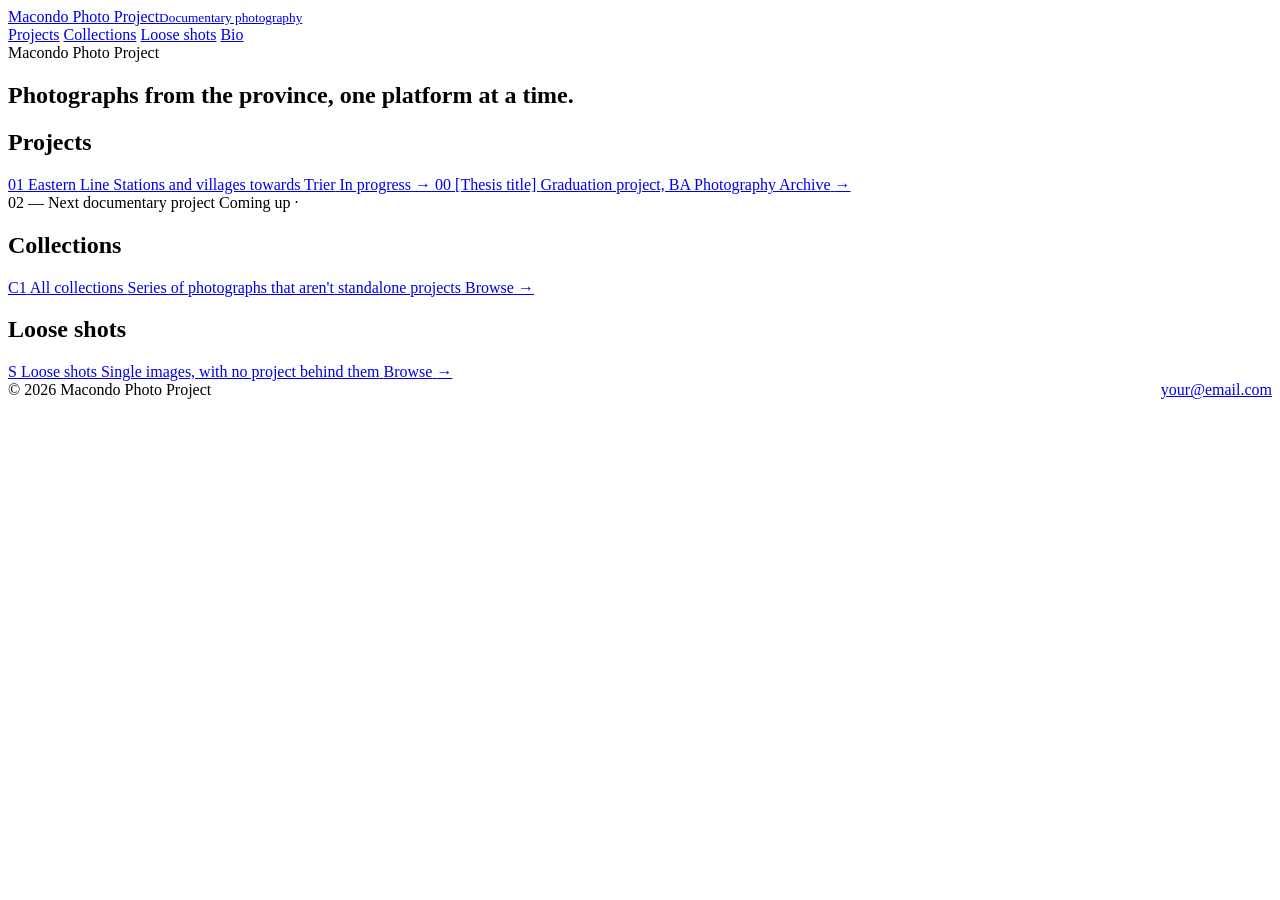
==== index.html @ aae7a57e "Add files via upload" ====
<!doctype html>
<html lang="en">
<head>
<meta charset="UTF-8">
<meta name="viewport" content="width=device-width, initial-scale=1">
<title>Macondo Photo Project — Photography</title>
<meta name="description" content="Macondo Photo Project — a photography portfolio by [Your Name]: documentary projects, collections and loose shots.">
<link rel="stylesheet" href="css/style.css">
</head>
<body>

<header class="site-header">
  <div class="wrap">
    <a class="site-title" href="index.html">Macondo Photo Project<small>Documentary photography</small></a>
    <nav class="site-nav">
      <a href="index.html" aria-current="page">Projects</a>
      <a href="collezioni/index.html">Collections</a>
      <a href="sciolti.html">Loose shots</a>
      <a href="biografia.html">Bio</a>
    </nav>
  </div>
</header>

<main class="wrap">

  <section class="board-intro">
    <div class="eyebrow">Macondo Photo Project</div>
    <h1>Photographs from the province, one platform at a time.</h1>
  </section>

  <h2 class="board-section-title">Projects</h2>
  <div class="board" role="list">

    <a class="board-row" role="listitem" href="progetti/linea-est.html">
      <span class="board-code">01</span>
      <span class="board-name">Eastern Line
        <span class="sub">Stations and villages towards Trier</span>
      </span>
      <span class="board-status attivo">In progress</span>
      <span class="board-arrow">→</span>
    </a>

    <a class="board-row" role="listitem" href="progetti/tesi.html">
      <span class="board-code">00</span>
      <span class="board-name">[Thesis title]
        <span class="sub">Graduation project, BA Photography</span>
      </span>
      <span class="board-status futuro">Archive</span>
      <span class="board-arrow">→</span>
    </a>

    <div class="board-row is-disabled" role="listitem">
      <span class="board-code">02</span>
      <span class="board-name">—
        <span class="sub">Next documentary project</span>
      </span>
      <span class="board-status futuro">Coming up</span>
      <span class="board-arrow">·</span>
    </div>

  </div>

  <h2 class="board-section-title">Collections</h2>
  <div class="board" role="list">

    <a class="board-row" role="listitem" href="collezioni/index.html">
      <span class="board-code">C1</span>
      <span class="board-name">All collections
        <span class="sub">Series of photographs that aren't standalone projects</span>
      </span>
      <span class="board-status attivo">Browse</span>
      <span class="board-arrow">→</span>
    </a>

  </div>

  <h2 class="board-section-title">Loose shots</h2>
  <div class="board" role="list">

    <a class="board-row" role="listitem" href="sciolti.html">
      <span class="board-code">S</span>
      <span class="board-name">Loose shots
        <span class="sub">Single images, with no project behind them</span>
      </span>
      <span class="board-status attivo">Browse</span>
      <span class="board-arrow">→</span>
    </a>

  </div>

</main>

<footer class="site-footer">
  <div class="wrap" style="display:flex; justify-content:space-between; flex-wrap:wrap; gap:10px; width:100%;">
    <span>© <span id="year"></span> Macondo Photo Project</span>
    <span><a href="mailto:your@email.com">your@email.com</a></span>
  </div>
</footer>

<script>document.getElementById('year').textContent = new Date().getFullYear();</script>
</body>
</html>
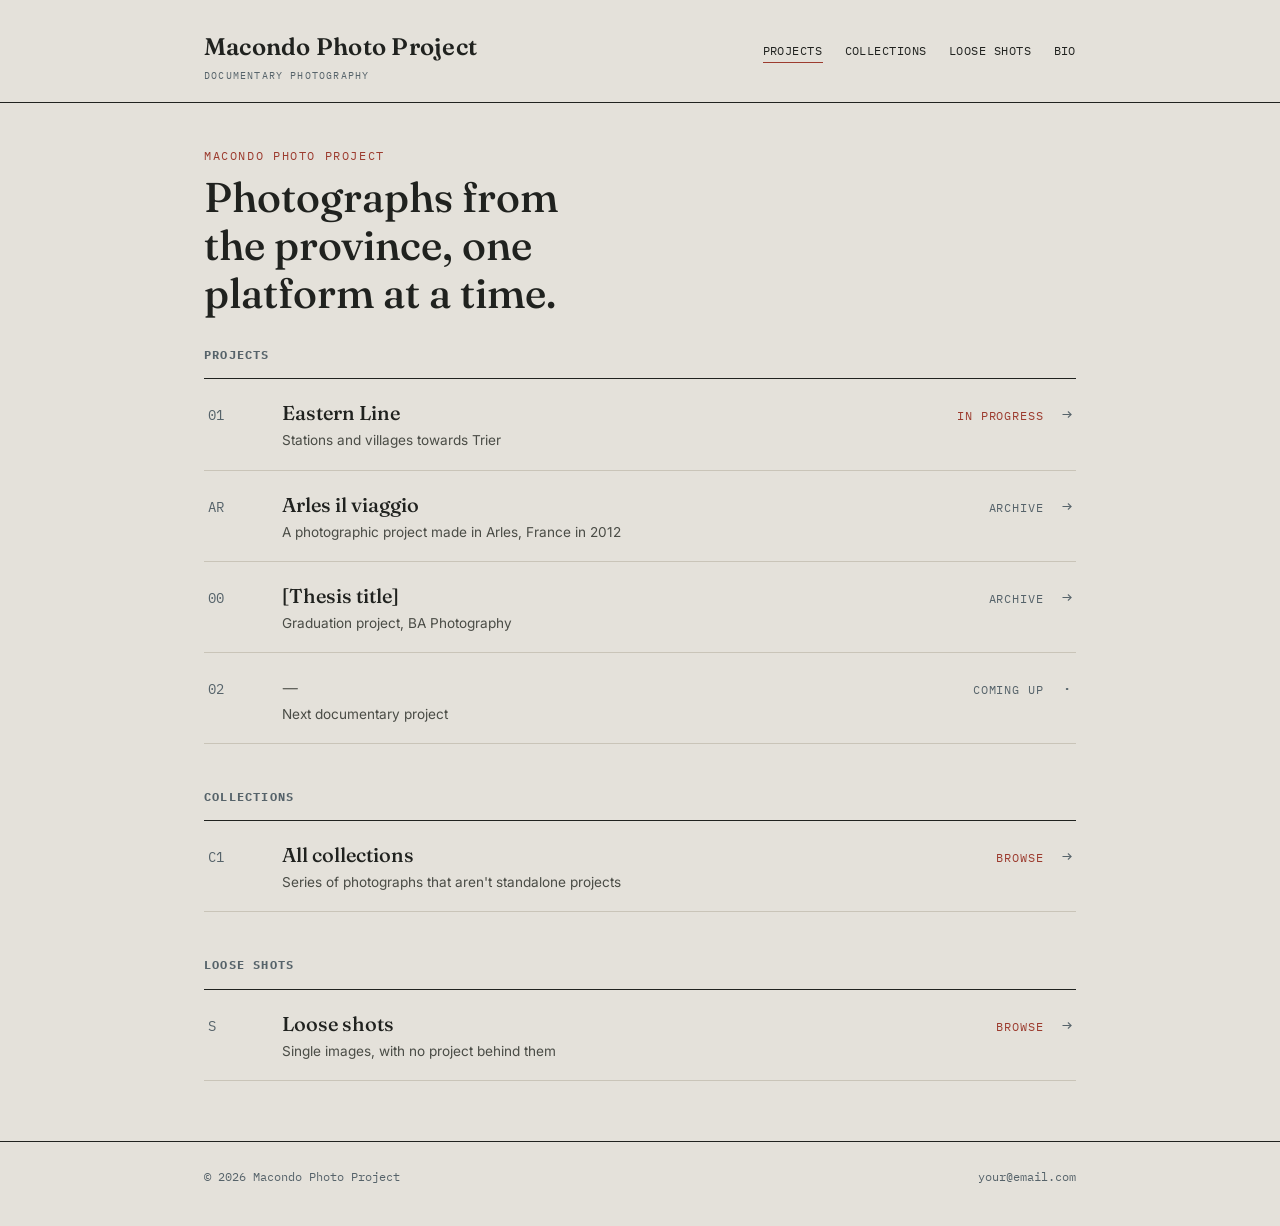
==== commit cdaf60a0: "Aggiornamento sito con struttura completa Aggiornamento sito con struttura completa (content, css, p" ====
--- a/index.html
+++ b/index.html
@@ -39,6 +39,17 @@
       <span class="board-status attivo">In progress</span>
       <span class="board-arrow">→</span>
     </a>
+
+<!-- AUTO-PROJECTS:START -->
+    <a class="board-row" role="listitem" href="progetti/arles.html">
+      <span class="board-code">AR</span>
+      <span class="board-name">Arles il viaggio
+        <span class="sub">A photographic project made in Arles, France in 2012</span>
+      </span>
+      <span class="board-status futuro">Archive</span>
+      <span class="board-arrow">→</span>
+    </a>
+    <!-- AUTO-PROJECTS:END -->
 
     <a class="board-row" role="listitem" href="progetti/tesi.html">
       <span class="board-code">00</span>
--- a/css/style.css
+++ b/css/style.css
@@ -0,0 +1,418 @@
+/* ==========================================================================
+   Sito fotografico — tokens
+   ========================================================================== */
+@import url('https://fonts.googleapis.com/css2?family=Fraunces:ital,opsz,wght@0,9..144,400;0,9..144,500;0,9..144,600;1,9..144,400&family=Inter:wght@400;500;600&family=IBM+Plex+Mono:wght@400;500&display=swap');
+
+:root{
+  --fog: #E4E1DA;
+  --fog-dim: #D9D5CB;
+  --panel: #C9C4B8;
+  --ink: #20221F;
+  --ink-soft: #4A4C46;
+  --slate: #56636A;
+  --signal: #9C3B2E;
+  --signal-dim: #9C3B2E99;
+
+  --display: 'Fraunces', serif;
+  --body: 'Inter', system-ui, sans-serif;
+  --mono: 'IBM Plex Mono', monospace;
+
+  --rule: 1px solid var(--ink);
+  --rule-soft: 1px solid var(--panel);
+  --max: 920px;
+}
+
+*{ box-sizing: border-box; }
+
+html{ scroll-behavior: smooth; }
+
+body{
+  margin: 0;
+  background: var(--fog);
+  color: var(--ink);
+  font-family: var(--body);
+  font-size: 17px;
+  line-height: 1.55;
+  -webkit-font-smoothing: antialiased;
+}
+
+a{ color: inherit; }
+a:focus-visible, button:focus-visible{
+  outline: 2px solid var(--signal);
+  outline-offset: 3px;
+}
+
+img{ max-width: 100%; display: block; }
+
+.wrap{
+  max-width: var(--max);
+  margin: 0 auto;
+  padding: 0 24px;
+}
+
+/* ---------- Header ---------- */
+.site-header{
+  border-bottom: var(--rule);
+  padding: 28px 0 18px;
+}
+.site-header .wrap{
+  display: flex;
+  justify-content: space-between;
+  align-items: baseline;
+  flex-wrap: wrap;
+  gap: 10px 28px;
+}
+.site-title{
+  font-family: var(--display);
+  font-weight: 600;
+  font-size: 1.5rem;
+  letter-spacing: 0.01em;
+  text-decoration: none;
+}
+.site-title small{
+  display: block;
+  font-family: var(--mono);
+  font-size: 0.62rem;
+  font-weight: 400;
+  letter-spacing: 0.12em;
+  text-transform: uppercase;
+  color: var(--slate);
+  margin-top: 3px;
+}
+nav.site-nav{
+  display: flex;
+  gap: 22px;
+  font-family: var(--mono);
+  font-size: 0.78rem;
+  letter-spacing: 0.04em;
+  text-transform: uppercase;
+}
+nav.site-nav a{ text-decoration: none; border-bottom: 1px solid transparent; padding-bottom: 2px; }
+nav.site-nav a:hover, nav.site-nav a[aria-current="page"]{ border-bottom-color: var(--signal); }
+
+/* ---------- Departure board (home) ---------- */
+.board-intro{
+  padding: 44px 0 8px;
+}
+.board-intro .eyebrow{
+  font-family: var(--mono);
+  font-size: 0.72rem;
+  letter-spacing: 0.14em;
+  text-transform: uppercase;
+  color: var(--signal);
+}
+.board-intro h1{
+  font-family: var(--display);
+  font-weight: 500;
+  font-size: clamp(1.8rem, 4vw, 2.6rem);
+  line-height: 1.15;
+  max-width: 14ch;
+  margin: 10px 0 0;
+}
+
+.board-section-title{
+  font-family: var(--mono);
+  font-size: 0.75rem;
+  letter-spacing: 0.1em;
+  text-transform: uppercase;
+  color: var(--slate);
+  margin: 44px 0 0;
+}
+.board-section-title:first-of-type{ margin-top: 20px; }
+
+.board{
+  margin: 14px 0 20px;
+  border-top: var(--rule);
+}
+.board:last-of-type{ margin-bottom: 60px; }
+.board-row{
+  display: grid;
+  grid-template-columns: 3.5rem 1fr auto auto;
+  align-items: baseline;
+  gap: 18px;
+  padding: 18px 4px;
+  border-bottom: var(--rule-soft);
+  text-decoration: none;
+  color: var(--ink);
+  transition: background-color .15s ease;
+}
+.board-row:hover{ background: var(--fog-dim); }
+.board-row.is-disabled{ color: var(--ink-soft); cursor: default; }
+.board-row.is-disabled:hover{ background: transparent; }
+
+.board-code{
+  font-family: var(--mono);
+  font-size: 0.85rem;
+  color: var(--slate);
+}
+.board-name{
+  font-family: var(--display);
+  font-weight: 500;
+  font-size: 1.25rem;
+}
+.board-name .sub{
+  display: block;
+  font-family: var(--body);
+  font-size: 0.85rem;
+  color: var(--ink-soft);
+  font-weight: 400;
+  margin-top: 2px;
+}
+.board-status{
+  font-family: var(--mono);
+  font-size: 0.72rem;
+  letter-spacing: 0.08em;
+  text-transform: uppercase;
+  white-space: nowrap;
+}
+.board-status.attivo{ color: var(--signal); }
+.board-status.futuro{ color: var(--slate); }
+.board-arrow{
+  font-family: var(--mono);
+  color: var(--slate);
+}
+
+@media (max-width: 560px){
+  .board-row{ grid-template-columns: 2.5rem 1fr auto; }
+  .board-arrow{ display: none; }
+}
+
+/* flicker-in on load, respects reduced motion */
+.board-row{ animation: flicker .5s ease both; }
+.board-row:nth-child(2){ animation-delay: .05s; }
+.board-row:nth-child(3){ animation-delay: .1s; }
+.board-row:nth-child(4){ animation-delay: .15s; }
+.board-row:nth-child(5){ animation-delay: .2s; }
+@keyframes flicker{
+  0%{ opacity: 0; }
+  40%{ opacity: .4; }
+  60%{ opacity: .15; }
+  100%{ opacity: 1; }
+}
+@media (prefers-reduced-motion: reduce){
+  .board-row{ animation: none; }
+  html{ scroll-behavior: auto; }
+}
+
+/* ---------- Generic page header (bio / project) ---------- */
+.page-header{
+  padding: 44px 0 28px;
+  border-bottom: var(--rule);
+}
+.page-header .eyebrow{
+  font-family: var(--mono);
+  font-size: 0.72rem;
+  letter-spacing: 0.14em;
+  text-transform: uppercase;
+  color: var(--signal);
+}
+.page-header h1{
+  font-family: var(--display);
+  font-weight: 500;
+  font-size: clamp(1.9rem, 4.5vw, 2.8rem);
+  margin: 8px 0 0;
+  line-height: 1.1;
+}
+.page-header .dek{
+  font-size: 1.02rem;
+  color: var(--ink-soft);
+  max-width: 60ch;
+  margin: 14px 0 0;
+}
+
+/* ---------- Bio page ---------- */
+.bio-layout{
+  display: grid;
+  grid-template-columns: 220px 1fr;
+  gap: 40px;
+  padding: 40px 0 60px;
+}
+.bio-portrait{
+  aspect-ratio: 3/4;
+  background: var(--panel);
+  border: var(--rule);
+  display: flex;
+  align-items: center;
+  justify-content: center;
+  font-family: var(--mono);
+  font-size: 0.7rem;
+  color: var(--ink-soft);
+  text-align: center;
+  padding: 10px;
+}
+.bio-text p{ margin: 0 0 1.1em; max-width: 62ch; }
+.bio-facts{
+  margin-top: 28px;
+  border-top: var(--rule-soft);
+  padding-top: 18px;
+  font-family: var(--mono);
+  font-size: 0.82rem;
+}
+.bio-facts dl{ display: grid; grid-template-columns: 8rem 1fr; row-gap: 8px; margin: 0; }
+.bio-facts dt{ color: var(--slate); }
+.bio-facts dd{ margin: 0; }
+
+@media (max-width: 640px){
+  .bio-layout{ grid-template-columns: 1fr; }
+  .bio-portrait{ max-width: 220px; }
+}
+
+/* ---------- Project intro (concepts) ---------- */
+.concepts{
+  display: grid;
+  grid-template-columns: repeat(3, 1fr);
+  gap: 1px;
+  background: var(--ink);
+  margin: 36px 0 8px;
+  border: var(--rule);
+}
+.concept{
+  background: var(--fog);
+  padding: 22px 20px;
+}
+.concept .num{
+  font-family: var(--mono);
+  font-size: 0.72rem;
+  color: var(--signal);
+}
+.concept h3{
+  font-family: var(--display);
+  font-weight: 500;
+  font-size: 1.1rem;
+  margin: 8px 0 8px;
+}
+.concept p{ font-size: 0.92rem; color: var(--ink-soft); margin: 0; }
+
+@media (max-width: 700px){
+  .concepts{ grid-template-columns: 1fr; }
+}
+
+/* ---------- Gallery ---------- */
+.gallery{
+  padding: 8px 0 70px;
+  display: grid;
+  gap: 46px;
+}
+.plate{
+  display: grid;
+  grid-template-columns: 1fr;
+  gap: 14px;
+}
+.plate-frame{
+  background: var(--panel);
+  border: var(--rule);
+  display: flex;
+  align-items: center;
+  justify-content: center;
+  font-family: var(--mono);
+  font-size: 0.75rem;
+  color: var(--ink-soft);
+  text-align: center;
+  padding: 10px;
+  overflow: hidden;
+  max-height: 78vh;
+}
+.plate-frame img{ width: 100%; height: auto; max-height: 78vh; object-fit: contain; display: block; }
+.plate-caption{
+  display: flex;
+  justify-content: space-between;
+  align-items: baseline;
+  gap: 16px;
+  font-family: var(--mono);
+  font-size: 0.78rem;
+  border-top: var(--rule-soft);
+  padding-top: 10px;
+  flex-wrap: wrap;
+}
+.plate-caption .stazione{
+  color: var(--ink);
+  letter-spacing: 0.03em;
+  text-transform: uppercase;
+}
+.plate-caption .km{ color: var(--slate); }
+.plate-note{
+  font-family: var(--body);
+  font-style: italic;
+  color: var(--ink-soft);
+  font-size: 0.95rem;
+  max-width: 55ch;
+  margin: 2px 0 0;
+}
+
+/* ---------- Collezioni: griglia di card ---------- */
+.collection-grid{
+  padding: 36px 0 70px;
+  display: grid;
+  grid-template-columns: repeat(auto-fill, minmax(240px, 1fr));
+  gap: 26px;
+}
+.collection-card{
+  text-decoration: none;
+  color: var(--ink);
+  display: block;
+}
+.collection-card .thumb{
+  aspect-ratio: 4/3;
+  background: var(--panel);
+  border: var(--rule);
+  display: flex;
+  align-items: center;
+  justify-content: center;
+  font-family: var(--mono);
+  font-size: 0.72rem;
+  color: var(--ink-soft);
+  text-align: center;
+  padding: 10px;
+  margin-bottom: 10px;
+}
+.collection-card h3{
+  font-family: var(--display);
+  font-weight: 500;
+  font-size: 1.05rem;
+  margin: 0 0 4px;
+}
+.collection-card .count{
+  font-family: var(--mono);
+  font-size: 0.72rem;
+  color: var(--slate);
+  text-transform: uppercase;
+  letter-spacing: 0.05em;
+}
+
+/* ---------- Sciolti: griglia fotografica semplice ---------- */
+.loose-grid{
+  padding: 36px 0 70px;
+  display: grid;
+  grid-template-columns: repeat(auto-fill, minmax(220px, 1fr));
+  gap: 4px;
+}
+.loose-grid .thumb{
+  aspect-ratio: 1/1;
+  background: var(--panel);
+  border: var(--rule-soft);
+  display: flex;
+  align-items: center;
+  justify-content: center;
+  font-family: var(--mono);
+  font-size: 0.68rem;
+  color: var(--ink-soft);
+  text-align: center;
+  padding: 8px;
+  overflow: hidden;
+}
+.loose-grid img{ width: 100%; height: 100%; object-fit: cover; }
+
+/* ---------- Footer ---------- */
+.site-footer{
+  border-top: var(--rule);
+  padding: 26px 0 40px;
+  font-family: var(--mono);
+  font-size: 0.72rem;
+  color: var(--slate);
+  display: flex;
+  justify-content: space-between;
+  flex-wrap: wrap;
+  gap: 10px;
+}
+.site-footer a{ text-decoration: none; color: var(--slate); }
+.site-footer a:hover{ color: var(--signal); }
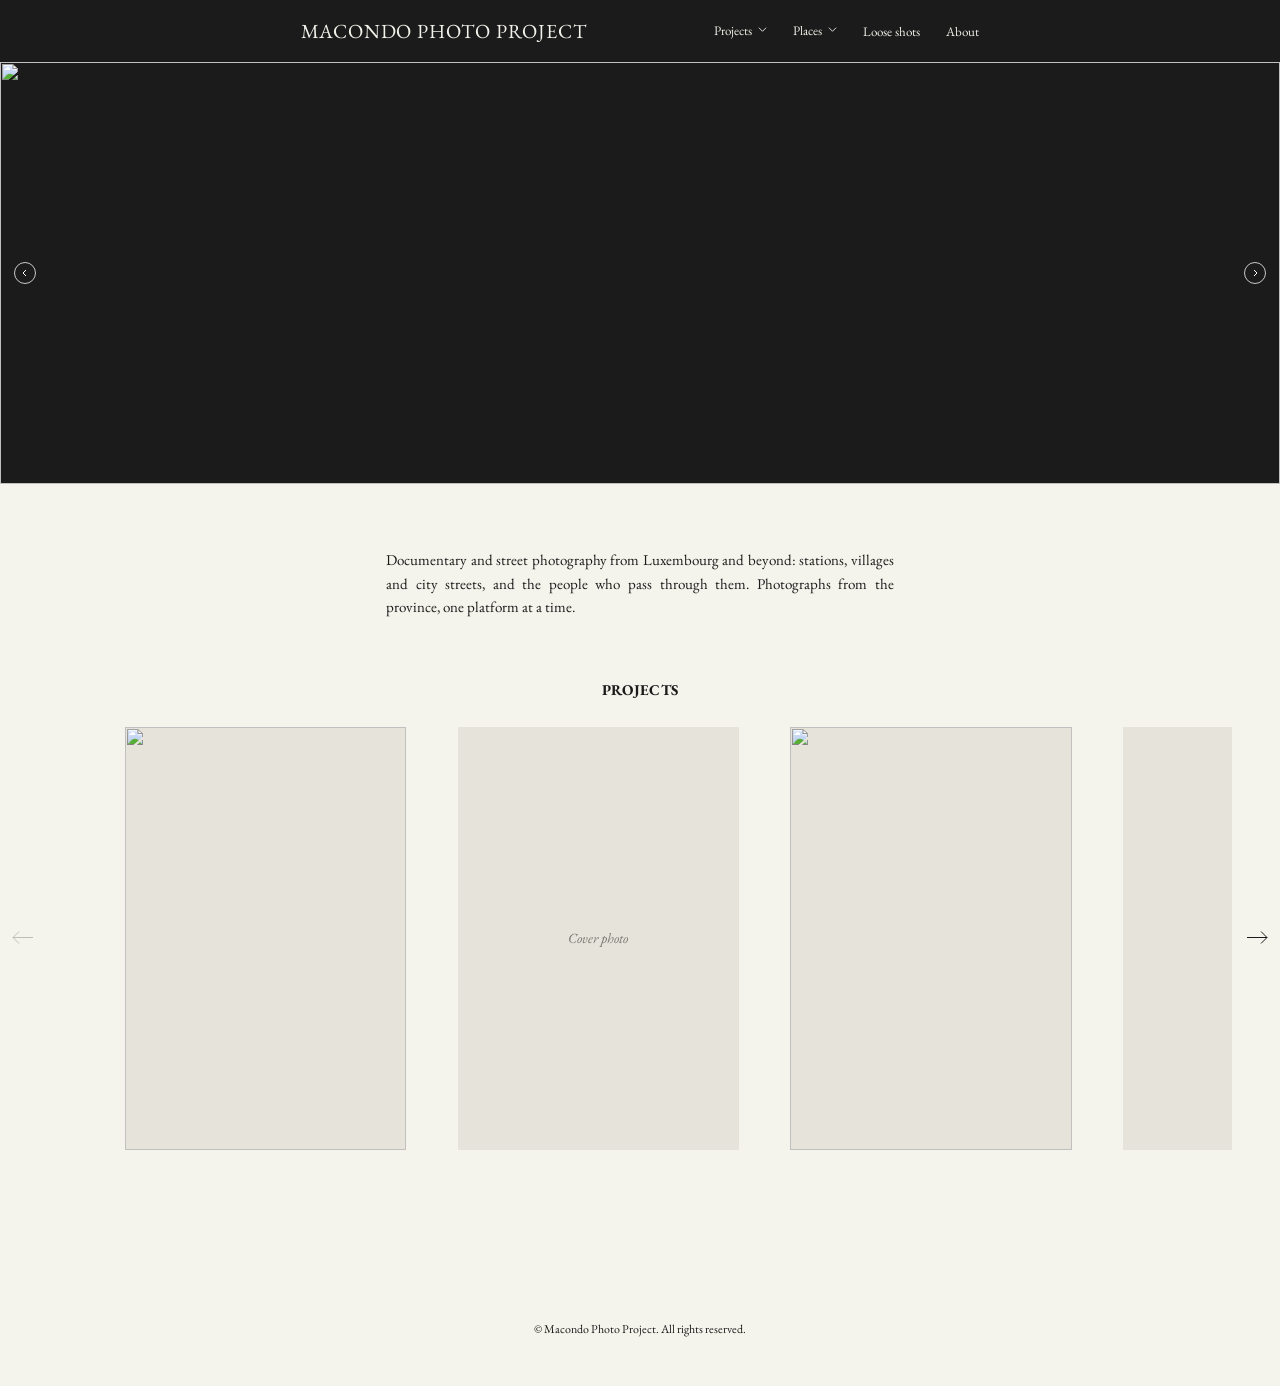
==== commit a4141411: "Nuovo layout" ====
--- a/index.html
+++ b/index.html
@@ -1,113 +1 @@
-<!doctype html>
-<html lang="en">
-<head>
-<meta charset="UTF-8">
-<meta name="viewport" content="width=device-width, initial-scale=1">
-<title>Macondo Photo Project — Photography</title>
-<meta name="description" content="Macondo Photo Project — a photography portfolio by [Your Name]: documentary projects, collections and loose shots.">
-<link rel="stylesheet" href="css/style.css">
-</head>
-<body>
-
-<header class="site-header">
-  <div class="wrap">
-    <a class="site-title" href="index.html">Macondo Photo Project<small>Documentary photography</small></a>
-    <nav class="site-nav">
-      <a href="index.html" aria-current="page">Projects</a>
-      <a href="collezioni/index.html">Collections</a>
-      <a href="sciolti.html">Loose shots</a>
-      <a href="biografia.html">Bio</a>
-    </nav>
-  </div>
-</header>
-
-<main class="wrap">
-
-  <section class="board-intro">
-    <div class="eyebrow">Macondo Photo Project</div>
-    <h1>Photographs from the province, one platform at a time.</h1>
-  </section>
-
-  <h2 class="board-section-title">Projects</h2>
-  <div class="board" role="list">
-
-    <a class="board-row" role="listitem" href="progetti/linea-est.html">
-      <span class="board-code">01</span>
-      <span class="board-name">Eastern Line
-        <span class="sub">Stations and villages towards Trier</span>
-      </span>
-      <span class="board-status attivo">In progress</span>
-      <span class="board-arrow">→</span>
-    </a>
-
-<!-- AUTO-PROJECTS:START -->
-    <a class="board-row" role="listitem" href="progetti/arles.html">
-      <span class="board-code">AR</span>
-      <span class="board-name">Arles il viaggio
-        <span class="sub">A photographic project made in Arles, France in 2012</span>
-      </span>
-      <span class="board-status futuro">Archive</span>
-      <span class="board-arrow">→</span>
-    </a>
-    <!-- AUTO-PROJECTS:END -->
-
-    <a class="board-row" role="listitem" href="progetti/tesi.html">
-      <span class="board-code">00</span>
-      <span class="board-name">[Thesis title]
-        <span class="sub">Graduation project, BA Photography</span>
-      </span>
-      <span class="board-status futuro">Archive</span>
-      <span class="board-arrow">→</span>
-    </a>
-
-    <div class="board-row is-disabled" role="listitem">
-      <span class="board-code">02</span>
-      <span class="board-name">—
-        <span class="sub">Next documentary project</span>
-      </span>
-      <span class="board-status futuro">Coming up</span>
-      <span class="board-arrow">·</span>
-    </div>
-
-  </div>
-
-  <h2 class="board-section-title">Collections</h2>
-  <div class="board" role="list">
-
-    <a class="board-row" role="listitem" href="collezioni/index.html">
-      <span class="board-code">C1</span>
-      <span class="board-name">All collections
-        <span class="sub">Series of photographs that aren't standalone projects</span>
-      </span>
-      <span class="board-status attivo">Browse</span>
-      <span class="board-arrow">→</span>
-    </a>
-
-  </div>
-
-  <h2 class="board-section-title">Loose shots</h2>
-  <div class="board" role="list">
-
-    <a class="board-row" role="listitem" href="sciolti.html">
-      <span class="board-code">S</span>
-      <span class="board-name">Loose shots
-        <span class="sub">Single images, with no project behind them</span>
-      </span>
-      <span class="board-status attivo">Browse</span>
-      <span class="board-arrow">→</span>
-    </a>
-
-  </div>
-
-</main>
-
-<footer class="site-footer">
-  <div class="wrap" style="display:flex; justify-content:space-between; flex-wrap:wrap; gap:10px; width:100%;">
-    <span>© <span id="year"></span> Macondo Photo Project</span>
-    <span><a href="mailto:your@email.com">your@email.com</a></span>
-  </div>
-</footer>
-
-<script>document.getElementById('year').textContent = new Date().getFullYear();</script>
-</body>
-</html>
+<!doctype html><html lang="en"><head><meta charset="utf-8"><meta name="viewport" content="width=device-width, initial-scale=1, viewport-fit=cover"><title>Macondo Photo Project</title><meta name="description" content="Documentary and street photography by Macondo Photo Project."><link rel="preconnect" href="https://fonts.googleapis.com"><link rel="preconnect" href="https://fonts.gstatic.com" crossorigin><link rel="stylesheet" href="https://fonts.googleapis.com/css2?family=EB+Garamond:ital,wght@0,400;0,500;1,400&display=swap"><link rel="stylesheet" href="style.css"></head><body><header class="site-head"><div class="in"><a class="logo" href="index.html">Macondo Photo Project</a><button class="burger" type="button" aria-label="Menu" aria-expanded="false"><svg viewBox="0 0 24 24" stroke-width="1"><path d="M3 7h18M3 12h18M3 17h18"/></svg></button><ul class="nav"><li class="has-sub"><button type="button" aria-expanded="false">Projects<svg viewBox="0 0 10 10" stroke-width="1"><path d="M1 3l4 4 4-4"/></svg></button><ul class="sub" hidden><li><a href="eastern-line.html">Eastern Line</a></li><li><a href="arles.html">Arles</a></li><li><a href="thesis.html">Thesis</a></li></ul></li><li class="has-sub"><button type="button" aria-expanded="false">Places<svg viewBox="0 0 10 10" stroke-width="1"><path d="M1 3l4 4 4-4"/></svg></button><ul class="sub" hidden><li><a href="porto.html">Porto</a></li></ul></li><li><a href="loose-shots.html">Loose shots</a></li><li><a href="about.html">About</a></li></ul></div></header><main><section class="hero" aria-label="Featured photographs"><img src="photos/porto-kappa.jpg" alt="" style="object-position:50% 40%" class="on"><img src="photos/porto-postboxes.jpg" alt="" style="object-position:50% 45%"><img src="photos/porto-tiled-wall.jpg" alt="" style="object-position:50% 82%"><img src="photos/porto-photo-booth.jpg" alt="" style="object-position:50% 52%"><img src="photos/porto-cavalinho.jpg" alt="" style="object-position:50% 60%"><button class="circ prev" type="button" aria-label="Previous photo"><svg viewBox="0 0 8 8" stroke-width="1"><path d="M5 1L2 4l3 3"/></svg></button><button class="circ next" type="button" aria-label="Next photo"><svg viewBox="0 0 8 8" stroke-width="1"><path d="M3 1l3 3-3 3"/></svg></button></section><p class="intro">Documentary and street photography from Luxembourg and beyond: stations, villages and city streets, and the people who pass through them. Photographs from the province, one platform at a time.</p><h2 class="kicker">Projects</h2><div class="carousel"><button class="arrow prev" type="button" aria-label="Previous"><svg viewBox="0 0 22 14" stroke-width="1"><path d="M21 7H1M7 1L1 7l6 6"/></svg></button><div class="track"><a class="card" href="porto.html"><div class="ph"><img src="photos/thumbs/porto-tiled-wall.jpg" alt="" loading="lazy"></div><div class="ov"><strong>Porto</strong><span>See Gallery</span></div></a><a class="card" href="eastern-line.html"><div class="ph"><span class="empty">Cover photo</span></div><div class="ov"><strong>Eastern Line</strong><span>See Gallery</span></div></a><a class="card" href="loose-shots.html"><div class="ph"><img src="photos/thumbs/porto-photo-booth.jpg" alt="" loading="lazy"></div><div class="ov"><strong>Loose shots</strong><span>See Gallery</span></div></a><a class="card" href="arles.html"><div class="ph"><span class="empty">Cover photo</span></div><div class="ov"><strong>Arles</strong><span>See Gallery</span></div></a><a class="card" href="thesis.html"><div class="ph"><span class="empty">Cover photo</span></div><div class="ov"><strong>Thesis</strong><span>See Gallery</span></div></a></div><button class="arrow next" type="button" aria-label="Next"><svg viewBox="0 0 22 14" stroke-width="1"><path d="M1 7h20M15 1l6 6-6 6"/></svg></button></div></main><footer class="site-foot">© Macondo Photo Project. All rights reserved.</footer><script src="site.js"></script></body></html>
--- a/style.css
+++ b/style.css
@@ -0,0 +1,111 @@
+/* Macondo Photo Project — dark header bar, warm off-white page, serif throughout, narrow centred columns */
+:root{
+  --bar:#1b1b1b;
+  --bar-fg:#f2f1ea;
+  --bar-dim:#8c8b86;
+  --bg:#f5f4ec;
+  --fg:#1b1b1b;
+  --muted:#77756e;
+  --rule:#1b1b1b;
+  --frame:#e6e4da;
+  --serif:"EB Garamond","Garamond","Times New Roman",serif;
+  --col:540px;
+  --gallery:700px;
+  color-scheme:light;
+}
+*{box-sizing:border-box}
+[hidden]{display:none!important}
+html{-webkit-text-size-adjust:100%}
+body{margin:0;background:var(--bg);color:var(--fg);font-family:var(--serif);font-size:16px;line-height:1.55}
+a{color:inherit}
+img{display:block;max-width:100%}
+:focus-visible{outline:1px solid currentColor;outline-offset:3px}
+
+/* Header */
+.site-head{position:sticky;top:env(safe-area-inset-top,0px);z-index:20;background:var(--bar);color:var(--bar-fg)}
+.site-head .in{max-width:1180px;margin:0 auto;padding:0 24px;min-height:62px;display:flex;align-items:center;justify-content:center;gap:clamp(40px,10vw,180px)}
+.logo{font-size:20px;letter-spacing:.04em;text-transform:uppercase;text-decoration:none;white-space:nowrap}
+.nav{display:flex;gap:26px;list-style:none;margin:0;padding:0;align-items:center}
+.nav>li{position:relative}
+.nav a,.nav button{font:inherit;font-size:13px;color:var(--bar-fg);text-decoration:none;background:none;border:0;padding:8px 0;cursor:pointer}
+.nav a:hover,.nav button:hover,.nav a[aria-current="page"],.nav .open>button{color:var(--bar-dim)}
+.nav button svg{width:9px;height:9px;margin-left:6px;vertical-align:1px;stroke:currentColor;fill:none}
+.sub{position:absolute;left:-18px;top:100%;background:var(--bar);list-style:none;margin:0;padding:6px 18px 12px;min-width:150px}
+.sub a{display:block;padding:5px 0;font-size:14px}
+.burger{display:none;background:none;border:0;color:var(--bar-fg);padding:8px;cursor:pointer}
+.burger svg{width:22px;height:22px;stroke:currentColor}
+
+/* Hero slideshow */
+.hero{position:relative;height:clamp(240px,33vw,520px);overflow:hidden;background:var(--bar)}
+.hero img{position:absolute;inset:0;width:100%;height:100%;object-fit:cover;opacity:0;transition:opacity 1.2s ease}
+.hero img.on{opacity:1}
+.circ{position:absolute;top:50%;transform:translateY(-50%);width:22px;height:22px;border-radius:50%;border:1px solid rgba(255,255,255,.75);background:none;color:#fff;display:grid;place-items:center;cursor:pointer;padding:0}
+.circ svg{width:8px;height:8px;stroke:currentColor;fill:none}
+.circ.prev{left:14px}.circ.next{right:14px}
+
+/* Text blocks */
+.intro{max-width:var(--col);margin:64px auto 60px;padding:0 16px;font-size:15px;text-align:justify;hyphens:auto}
+.intro a{text-underline-offset:2px}
+.kicker{text-align:center;text-transform:uppercase;letter-spacing:.02em;font-size:15px;margin:0 0 26px}
+
+/* Card carousel */
+.carousel{position:relative;max-width:1600px;margin:0 auto 90px;padding:0 clamp(16px,4vw,48px)}
+.track{display:flex;gap:clamp(16px,4vw,64px);overflow-x:auto;scroll-snap-type:x mandatory;scrollbar-width:none;padding:0 calc(clamp(16px,6vw,140px))}
+.track::-webkit-scrollbar{display:none}
+.card{flex:0 0 clamp(220px,22vw,320px);scroll-snap-align:center;position:relative;text-decoration:none;color:#fff}
+.card .ph{aspect-ratio:2/3;background:var(--frame);overflow:hidden;position:relative}
+.card img{width:100%;height:100%;object-fit:cover}
+.card .ov{position:absolute;inset:0;display:flex;flex-direction:column;align-items:center;justify-content:center;gap:6px;background:rgba(20,20,20,.45);opacity:0;transition:opacity .35s ease;text-align:center}
+.card:hover .ov,.card:focus-visible .ov{opacity:1}
+.card .ov strong{font-weight:400;font-size:22px}
+.card .ov span{font-size:13px;border-bottom:1px solid currentColor}
+.card .empty{position:absolute;inset:0;display:grid;place-items:center;color:var(--muted);font-size:14px;font-style:italic}
+.arrow{position:absolute;top:50%;transform:translateY(-50%);background:none;border:0;color:var(--fg);cursor:pointer;padding:8px}
+.arrow svg{width:22px;height:14px;stroke:currentColor;fill:none}
+.arrow.prev{left:4px}.arrow.next{right:4px}
+.arrow:disabled{opacity:.25;cursor:default}
+
+/* Ruled heading (About / gallery titles) */
+.ruled{display:flex;align-items:center;gap:18px;max-width:1060px;margin:18px auto 30px;padding:0 16px;font-weight:400;font-size:15px;text-transform:uppercase;letter-spacing:.02em}
+.ruled::before,.ruled::after{content:"";flex:1;height:1px;background:var(--rule)}
+
+/* Gallery */
+.gallery{max-width:var(--gallery);margin:0 auto;padding:0 16px}
+.gallery .lead{margin-bottom:16px;cursor:zoom-in;width:100%}
+.gallery-note{max-width:var(--col);margin:-10px auto 30px;padding:0 16px;text-align:center;font-size:15px;color:var(--muted);font-style:italic}
+.masonry{columns:3;column-gap:16px}
+.masonry button{all:unset;display:block;margin:0 0 16px;break-inside:avoid;cursor:zoom-in;width:100%}
+.masonry img{width:100%}
+.slot{background:var(--frame);aspect-ratio:3/2;display:grid;place-items:center;color:var(--muted);font-style:italic;font-size:14px;margin-bottom:16px;break-inside:avoid}
+.slot.tall{aspect-ratio:2/3}
+
+/* Lightbox */
+.lb{position:fixed;inset:0;z-index:50;background:rgba(245,244,236,.97);display:grid;place-items:center;padding:56px 56px calc(56px + env(safe-area-inset-bottom,0px))}
+.lb img{max-height:calc(100vh - 112px);max-width:100%;width:auto;object-fit:contain}
+.lb button{position:absolute;background:none;border:0;color:var(--fg);cursor:pointer;padding:10px}
+.lb svg{width:22px;height:22px;stroke:currentColor;fill:none}
+.lb .x{top:calc(12px + env(safe-area-inset-top,0px));right:12px}
+.lb .l{left:8px;top:50%;transform:translateY(-50%)}
+.lb .r{right:8px;top:50%;transform:translateY(-50%)}
+
+/* About */
+.about{max-width:var(--col);margin:0 auto;padding:0 16px}
+.about .portrait{aspect-ratio:1;width:min(350px,100%);background:var(--frame);display:grid;place-items:center;color:var(--muted);font-style:italic;font-size:14px;margin-bottom:36px}
+.about p{text-align:justify;hyphens:auto;font-size:15px;margin:0 0 14px}
+.todo{color:var(--muted);font-style:italic}
+
+/* Footer */
+.site-foot{text-align:center;padding:80px 16px 48px;font-size:12px}
+
+@media (max-width:760px){
+  .site-head .in{justify-content:space-between}
+  .burger{display:block}
+  .nav{display:none;position:absolute;left:0;right:0;top:100%;background:var(--bar);flex-direction:column;align-items:flex-start;gap:0;padding:8px 24px 18px}
+  .site-head.menu .nav{display:flex}
+  .nav a,.nav button{font-size:16px}
+  .sub{position:static;padding:0 0 6px 14px;min-width:0}
+  .masonry{columns:2}
+  .lb{padding:48px 12px}
+  .lb .l,.lb .r{top:auto;bottom:calc(6px + env(safe-area-inset-bottom,0px));transform:none}
+}
+@media (prefers-reduced-motion:reduce){*{transition:none!important}}
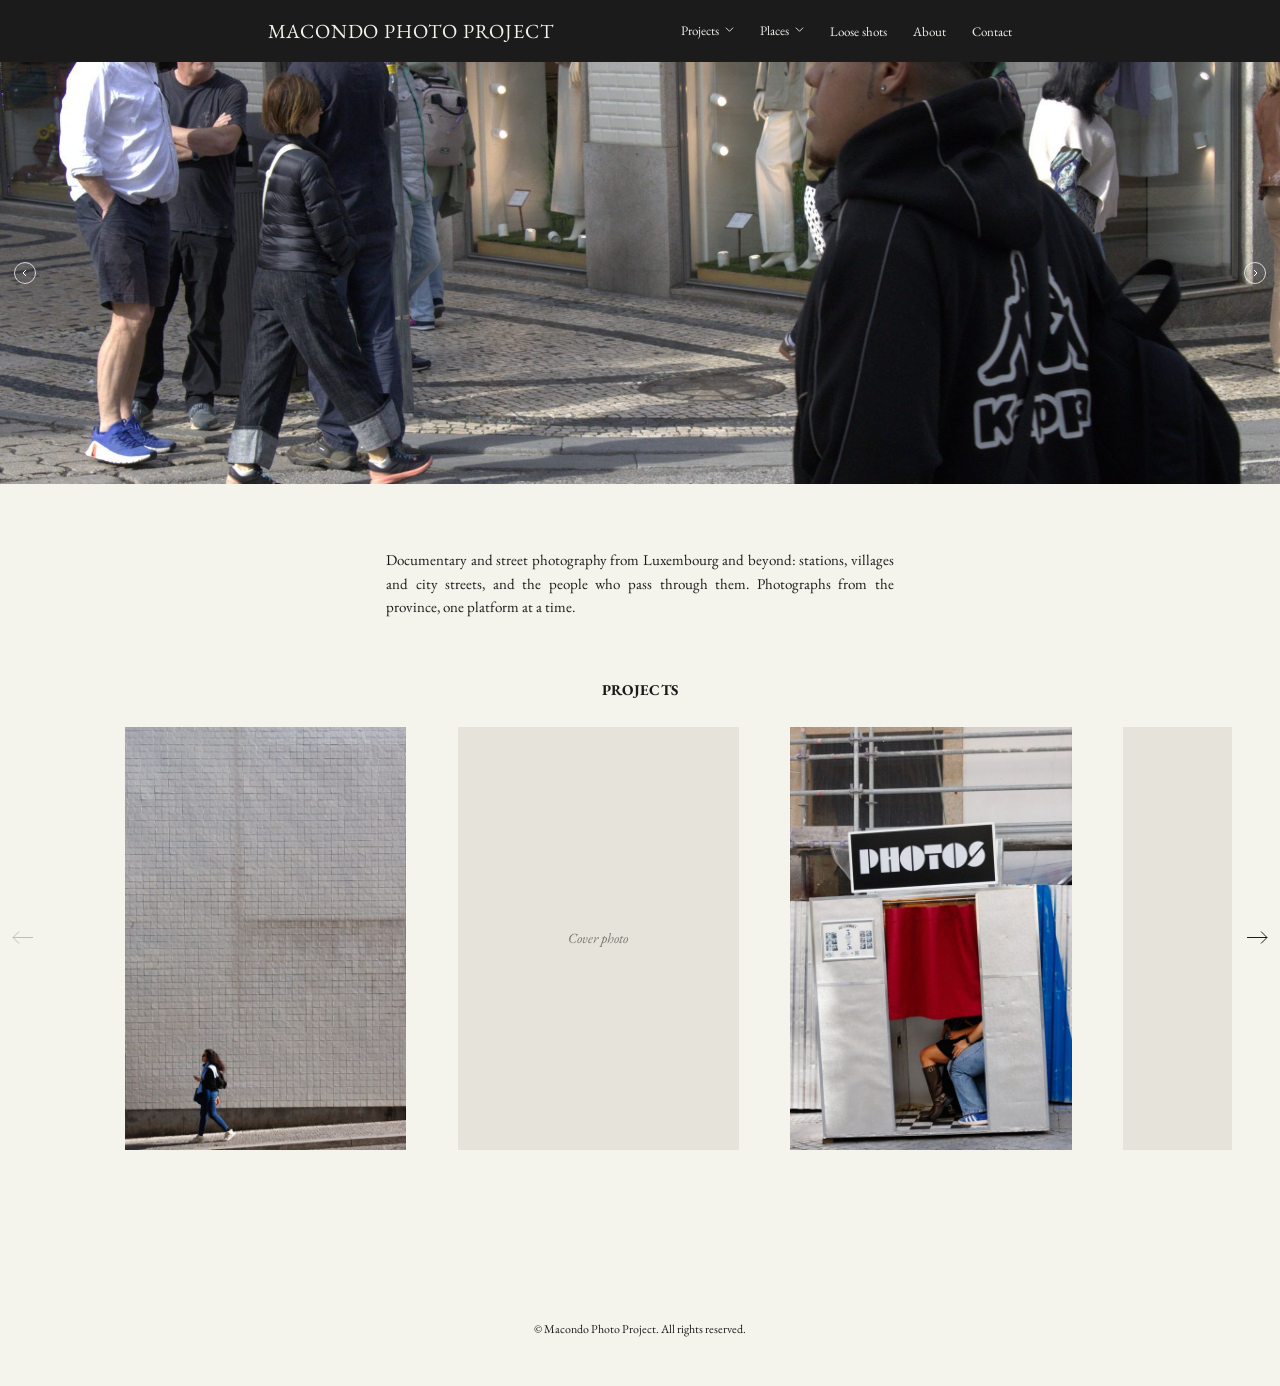
==== commit 4edc4a4f: "Aggiunta contatti" ====
--- a/index.html
+++ b/index.html
@@ -1 +1 @@
-<!doctype html><html lang="en"><head><meta charset="utf-8"><meta name="viewport" content="width=device-width, initial-scale=1, viewport-fit=cover"><title>Macondo Photo Project</title><meta name="description" content="Documentary and street photography by Macondo Photo Project."><link rel="preconnect" href="https://fonts.googleapis.com"><link rel="preconnect" href="https://fonts.gstatic.com" crossorigin><link rel="stylesheet" href="https://fonts.googleapis.com/css2?family=EB+Garamond:ital,wght@0,400;0,500;1,400&display=swap"><link rel="stylesheet" href="style.css"></head><body><header class="site-head"><div class="in"><a class="logo" href="index.html">Macondo Photo Project</a><button class="burger" type="button" aria-label="Menu" aria-expanded="false"><svg viewBox="0 0 24 24" stroke-width="1"><path d="M3 7h18M3 12h18M3 17h18"/></svg></button><ul class="nav"><li class="has-sub"><button type="button" aria-expanded="false">Projects<svg viewBox="0 0 10 10" stroke-width="1"><path d="M1 3l4 4 4-4"/></svg></button><ul class="sub" hidden><li><a href="eastern-line.html">Eastern Line</a></li><li><a href="arles.html">Arles</a></li><li><a href="thesis.html">Thesis</a></li></ul></li><li class="has-sub"><button type="button" aria-expanded="false">Places<svg viewBox="0 0 10 10" stroke-width="1"><path d="M1 3l4 4 4-4"/></svg></button><ul class="sub" hidden><li><a href="porto.html">Porto</a></li></ul></li><li><a href="loose-shots.html">Loose shots</a></li><li><a href="about.html">About</a></li></ul></div></header><main><section class="hero" aria-label="Featured photographs"><img src="photos/porto-kappa.jpg" alt="" style="object-position:50% 40%" class="on"><img src="photos/porto-postboxes.jpg" alt="" style="object-position:50% 45%"><img src="photos/porto-tiled-wall.jpg" alt="" style="object-position:50% 82%"><img src="photos/porto-photo-booth.jpg" alt="" style="object-position:50% 52%"><img src="photos/porto-cavalinho.jpg" alt="" style="object-position:50% 60%"><button class="circ prev" type="button" aria-label="Previous photo"><svg viewBox="0 0 8 8" stroke-width="1"><path d="M5 1L2 4l3 3"/></svg></button><button class="circ next" type="button" aria-label="Next photo"><svg viewBox="0 0 8 8" stroke-width="1"><path d="M3 1l3 3-3 3"/></svg></button></section><p class="intro">Documentary and street photography from Luxembourg and beyond: stations, villages and city streets, and the people who pass through them. Photographs from the province, one platform at a time.</p><h2 class="kicker">Projects</h2><div class="carousel"><button class="arrow prev" type="button" aria-label="Previous"><svg viewBox="0 0 22 14" stroke-width="1"><path d="M21 7H1M7 1L1 7l6 6"/></svg></button><div class="track"><a class="card" href="porto.html"><div class="ph"><img src="photos/thumbs/porto-tiled-wall.jpg" alt="" loading="lazy"></div><div class="ov"><strong>Porto</strong><span>See Gallery</span></div></a><a class="card" href="eastern-line.html"><div class="ph"><span class="empty">Cover photo</span></div><div class="ov"><strong>Eastern Line</strong><span>See Gallery</span></div></a><a class="card" href="loose-shots.html"><div class="ph"><img src="photos/thumbs/porto-photo-booth.jpg" alt="" loading="lazy"></div><div class="ov"><strong>Loose shots</strong><span>See Gallery</span></div></a><a class="card" href="arles.html"><div class="ph"><span class="empty">Cover photo</span></div><div class="ov"><strong>Arles</strong><span>See Gallery</span></div></a><a class="card" href="thesis.html"><div class="ph"><span class="empty">Cover photo</span></div><div class="ov"><strong>Thesis</strong><span>See Gallery</span></div></a></div><button class="arrow next" type="button" aria-label="Next"><svg viewBox="0 0 22 14" stroke-width="1"><path d="M1 7h20M15 1l6 6-6 6"/></svg></button></div></main><footer class="site-foot">© Macondo Photo Project. All rights reserved.</footer><script src="site.js"></script></body></html>+<!doctype html><html lang="en"><head><meta charset="utf-8"><meta name="viewport" content="width=device-width, initial-scale=1, viewport-fit=cover"><title>Macondo Photo Project</title><meta name="description" content="Documentary and street photography by Macondo Photo Project."><link rel="preconnect" href="https://fonts.googleapis.com"><link rel="preconnect" href="https://fonts.gstatic.com" crossorigin><link rel="stylesheet" href="https://fonts.googleapis.com/css2?family=EB+Garamond:ital,wght@0,400;0,500;1,400&display=swap"><link rel="stylesheet" href="style.css"></head><body><header class="site-head"><div class="in"><a class="logo" href="index.html">Macondo Photo Project</a><button class="burger" type="button" aria-label="Menu" aria-expanded="false"><svg viewBox="0 0 24 24" stroke-width="1"><path d="M3 7h18M3 12h18M3 17h18"/></svg></button><ul class="nav"><li class="has-sub"><button type="button" aria-expanded="false">Projects<svg viewBox="0 0 10 10" stroke-width="1"><path d="M1 3l4 4 4-4"/></svg></button><ul class="sub" hidden><li><a href="eastern-line.html">Eastern Line</a></li><li><a href="arles.html">Arles</a></li><li><a href="thesis.html">Thesis</a></li></ul></li><li class="has-sub"><button type="button" aria-expanded="false">Places<svg viewBox="0 0 10 10" stroke-width="1"><path d="M1 3l4 4 4-4"/></svg></button><ul class="sub" hidden><li><a href="porto.html">Porto</a></li></ul></li><li><a href="loose-shots.html">Loose shots</a></li><li><a href="about.html">About</a></li><li><a href="contact.html">Contact</a></li></ul></div></header><main><section class="hero" aria-label="Featured photographs"><img src="photos/porto-kappa.jpg" alt="" style="object-position:50% 40%" class="on"><img src="photos/porto-postboxes.jpg" alt="" style="object-position:50% 45%"><img src="photos/porto-tiled-wall.jpg" alt="" style="object-position:50% 82%"><img src="photos/porto-photo-booth.jpg" alt="" style="object-position:50% 52%"><img src="photos/porto-cavalinho.jpg" alt="" style="object-position:50% 60%"><button class="circ prev" type="button" aria-label="Previous photo"><svg viewBox="0 0 8 8" stroke-width="1"><path d="M5 1L2 4l3 3"/></svg></button><button class="circ next" type="button" aria-label="Next photo"><svg viewBox="0 0 8 8" stroke-width="1"><path d="M3 1l3 3-3 3"/></svg></button></section><p class="intro">Documentary and street photography from Luxembourg and beyond: stations, villages and city streets, and the people who pass through them. Photographs from the province, one platform at a time.</p><h2 class="kicker">Projects</h2><div class="carousel"><button class="arrow prev" type="button" aria-label="Previous"><svg viewBox="0 0 22 14" stroke-width="1"><path d="M21 7H1M7 1L1 7l6 6"/></svg></button><div class="track"><a class="card" href="porto.html"><div class="ph"><img src="photos/thumbs/porto-tiled-wall.jpg" alt="" loading="lazy"></div><div class="ov"><strong>Porto</strong><span>See Gallery</span></div></a><a class="card" href="eastern-line.html"><div class="ph"><span class="empty">Cover photo</span></div><div class="ov"><strong>Eastern Line</strong><span>See Gallery</span></div></a><a class="card" href="loose-shots.html"><div class="ph"><img src="photos/thumbs/porto-photo-booth.jpg" alt="" loading="lazy"></div><div class="ov"><strong>Loose shots</strong><span>See Gallery</span></div></a><a class="card" href="arles.html"><div class="ph"><span class="empty">Cover photo</span></div><div class="ov"><strong>Arles</strong><span>See Gallery</span></div></a><a class="card" href="thesis.html"><div class="ph"><span class="empty">Cover photo</span></div><div class="ov"><strong>Thesis</strong><span>See Gallery</span></div></a></div><button class="arrow next" type="button" aria-label="Next"><svg viewBox="0 0 22 14" stroke-width="1"><path d="M1 7h20M15 1l6 6-6 6"/></svg></button></div></main><footer class="site-foot">© Macondo Photo Project. All rights reserved.</footer><script src="site.js"></script></body></html>
--- a/style.css
+++ b/style.css
@@ -94,6 +94,17 @@
 .about p{text-align:justify;hyphens:auto;font-size:15px;margin:0 0 14px}
 .todo{color:var(--muted);font-style:italic}
 
+/* Contact */
+.contact{margin-top:28px}
+.contact label{display:block;font-size:13px;text-transform:uppercase;letter-spacing:.02em;margin:0 0 22px}
+.contact input[type=text],.contact input[type=email],.contact textarea{display:block;width:100%;box-sizing:border-box;margin-top:6px;font:inherit;font-size:16px;text-transform:none;letter-spacing:0;color:var(--fg);background:transparent;border:0;border-bottom:1px solid var(--rule);border-radius:0;padding:6px 0;outline:0;resize:vertical}
+.contact input:focus,.contact textarea:focus{border-bottom-width:2px;padding-bottom:5px}
+.contact button{font:inherit;font-size:13px;text-transform:uppercase;letter-spacing:.06em;background:var(--bar);color:var(--bar-fg);border:0;border-radius:0;padding:11px 34px;cursor:pointer}
+.contact button[disabled]{opacity:.5;cursor:default}
+.contact .hp{position:absolute;left:-9999px;opacity:0}
+.contact .status{font-style:italic;min-height:1.4em;margin:16px 0 0}
+.contact .privacy{color:var(--muted);font-size:12px;text-align:left;margin-top:26px}
+
 /* Footer */
 .site-foot{text-align:center;padding:80px 16px 48px;font-size:12px}
 
